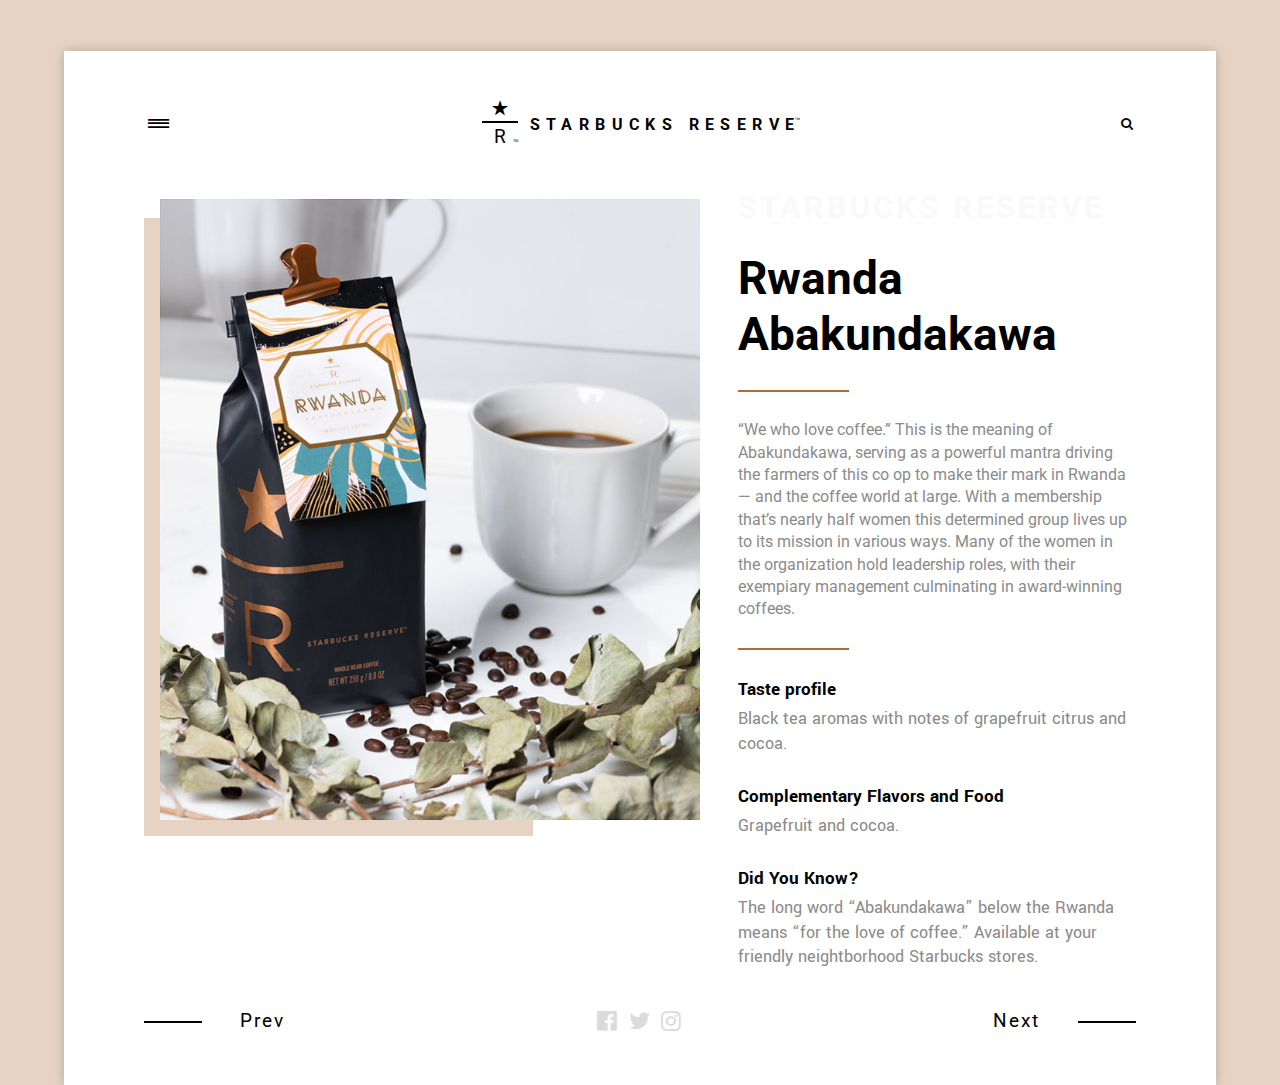
==== index.html @ d870cda3 "Add page footer and styles for it." ====
<!DOCTYPE html>
<html dir="ltr" lang="en">
<head>
  <meta charset="utf-8" />
  <meta name="viewport" content="width=device-width, initial-scale=1" />
  <title>Demo - Starbucks Reserve</title>

  <link href="https://fonts.googleapis.com/css?family=Roboto:400,700" rel="stylesheet">
  <link href="https://fonts.googleapis.com/css?family=Yantramanav" rel="stylesheet">
  <link rel="stylesheet" type="text/css" href="fonts/fontello/css/fontello.css" />

  <link rel="stylesheet" type="text/css" href="common.css" />
</head>

<body>
  <div class="sheet">
    <header class="mainHeader navbar3">
      <ul>
        <li>
          <button class="iconMenu"></button>
        </li>
        <li>
          <a href="index.html">
            <span class="logo">
              <div class="iconStar1"></div>
              <div>R<sub>TM</sub></div>
            </span>
            <span class="logoText">STARBUCKS RESERVE<sup>TM</sup></span>
          </a>
        </li>
        <li>
          <button class="iconSearch"></button>
        </li>
      </ul>
    </header>
    <div class="main">
      <figure>
        <img src="img/photo.png"
             alt="Cup of coffee, package and coffee beans" />
      </figure>
      <header>
        <div class="content-logoText">
          STARBUCKS RESERVE
        </div>
        <h1>Rwanda Abakundakawa</h1>
        <div class="textBorders"></div>
        <p><q>We who love coffee.</q> This is the meaning of Abakundakawa,
        serving as a powerful mantra driving the farmers of this co op to make
        their mark in Rwanda &mdash; and the coffee world at large. With a
        membership that&rsquo;s nearly half women this determined group lives up
        to its mission in various ways. Many of the women in the organization
        hold leadership roles, with their exempiary management culminating in
        award-winning coffees.
        </p>
      </header>
      <span class="content">
        <h2>Taste profile</h2>
        <p>Black tea aromas with notes of grapefruit citrus and cocoa.
        </p>
        <h2>Complementary Flavors and Food</h2>
        <p>Grapefruit and cocoa.
        </p>
        <h2>Did You Know?</h2>
        <p>The long word <q>Abakundakawa</q> below the Rwanda means
        <q>for the love of coffee.</q>
        Available at your friendly neightborhood Starbucks
        stores.
        </p>
      </span>
      
    </div>
    <footer class="mainFooter navbar3">
      <ul>
        <li>
          <a href="#" class="mainFooter-prevLink">Prev</a>
        </li>
        <li>
          <ul class="navbar3 social">
            <li>
              <button class="iconFacebookOfficial"></button>
            </li>
            <li>
              <button class="iconTwitter"></button>
            </li>
            <li>
              <button class="iconInstagram"></button>
            </li>
          </ul>
        </li>
        <li>
          <a href="#" class="mainFooter-nextLink">Next</a>
        </li>
      </ul>
    </footer>
  </div>
</body>
</html>
---- fonts/fontello/css/fontello.css ----
@font-face {
  font-family: 'fontello';
  src: url('../font/fontello.eot?78914064');
  src: url('../font/fontello.eot?78914064#iefix') format('embedded-opentype'),
       url('../font/fontello.woff2?78914064') format('woff2'),
       url('../font/fontello.woff?78914064') format('woff'),
       url('../font/fontello.ttf?78914064') format('truetype'),
       url('../font/fontello.svg?78914064#fontello') format('svg');
  font-weight: normal;
  font-style: normal;
}
/* Chrome hack: SVG is rendered more smooth in Windozze. 100% magic, uncomment if you need it. */
/* Note, that will break hinting! In other OS-es font will be not as sharp as it could be */
/*
@media screen and (-webkit-min-device-pixel-ratio:0) {
  @font-face {
    font-family: 'fontello';
    src: url('../font/fontello.svg?78914064#fontello') format('svg');
  }
}
*/
 
 [class^="icon"]:before,
 [class*=" icon"]:before,
 [class^="icon"]:after,
 [class*=" icon"]:after {
  font-family: "fontello";
  font-style: normal;
  font-weight: normal;
  speak: none;
 
  display: inline-block;
  text-decoration: inherit;
  width: 1em;
  margin-right: .2em;
  text-align: center;
  /* opacity: .8; */
 
  /* For safety - reset parent styles, that can break glyph codes*/
  font-variant: normal;
  text-transform: none;
 
  /* fix buttons height, for twitter bootstrap */
  line-height: 1em;
 
  /* Animation center compensation - margins should be symmetric */
  /* remove if not needed */
  margin-left: .2em;
 
  /* you can be more comfortable with increased icons size */
  /* font-size: 120%; */
 
  /* Font smoothing. That was taken from TWBS */
  -webkit-font-smoothing: antialiased;
  -moz-osx-font-smoothing: grayscale;
 
  /* Uncomment for 3D effect */
  /* text-shadow: 1px 1px 1px rgba(127, 127, 127, 0.3); */
}
 
.iconSearch:before { content: '\e800'; } /* '' */
.iconStar1:before { content: '\e801'; } /* '' */
.iconTwitter:before { content: '\f099'; } /* '' */
.iconMenu:before, .iconMenu:after { content: '\f0c9'; } /* '' */
.iconMenu:after { margin-left: -0.4em; } /* '' */
.iconInstagram:before { content: '\f16d'; } /* '' */
.iconFacebookOfficial:before { content: '\f230'; } /* '' */
---- common.css ----
/*
 * File: common.css
 *
 * Description:
 *  Main style sheet for Starbucks Reserve Concept Detail page
 *  (made as an excersise of web layout skills)
 *
 * Author:
 *  Aleksandr Solovyov - alexandersolovyov, 2018
 *
 * Contents:
 *  Reset
 *  Base
 *  Module
 *  Layout
 *  State
 *  Media
 */

/*--------------------------------------------------------------
 * Reset
 * http://meyerweb.com/eric/tools/css/reset/
 *    v2.0 | 20110126
 *    License: none (public domain)
 */
html, body, div, span, applet, object, iframe,
h1, h2, h3, h4, h5, h6, p, blockquote, pre,
a, abbr, acronym, address, big, cite, code,
del, dfn, em, img, ins, kbd, q, s, samp,
small, strike, strong, sub, sup, tt, var,
b, u, i, center,
dl, dt, dd, ol, ul, li,
fieldset, form, label, legend,
table, caption, tbody, tfoot, thead, tr, th, td,
article, aside, canvas, details, embed,
figure, figcaption, footer, header, hgroup,
menu, nav, output, ruby, section, summary,
time, mark, audio, video {
  margin: 0;
  padding: 0;
  border: 0;
  font-size: 100%;
  font: inherit;
  vertical-align: baseline;
  box-sizing: border-box;
}
/* HTML5 display-role reset for older browsers */
article, aside, details, figcaption, figure,
footer, header, hgroup, menu, nav, section {
  display: block;
  box-sizing: border-box;
}
body {
  line-height: 1;
}
ol, ul {
  list-style: none;
}
blockquote, q {
  quotes: none;
}
blockquote:before, blockquote:after,
q:before, q:after {
content: '';
  content: none;
}
table {
border-collapse: collapse;
  border-spacing: 0;
}

/*--------------------------------------------------------------
 * Base
 */
html,
body{
  width: 100%;
  height: 100%;
}

body {
  font-family: "Yantramanav";
  font-weight: normal;
  font-size: 1em;
  background-color: rgb(230,211,195);
}

q:before {
  content:"\201C";
}
q:after {
  content:"\201D";
}

sub,sup {
  font-size: 0.2em;
}

sup {
  vertical-align: top;
}

header,
footer{
  font-family: "Roboto";
  font-weight: normal;
}

h1,h2,h3 {
  font-weight: 700;
}

h1 {
  font-size: 2.9em;
  margin-top: 0.6em;
  margin-bottom: 0.6em;
  line-height: 1.2;
}

h2 {
  font-size: 1.2em;
  margin-top: 1.6em;
  margin-bottom: 0.4em;
}

p {
  color: rgb(139, 139, 139);
  line-height: 1.4;
  font-size: 1em;
}

/*--------------------------------------------------------------
 * Module
 * (reusable parts)
 */

.navbar3>ul {
  width: 100%;
  text-align: center;
}
.navbar3 li {
  display: inline-block;
}
.navbar3 li:first-child {
  float: left;
  text-align: left;
}
.navbar3 li:last-child {
  float: right;
  text-align: right;
}
.navbar3 a {
  display: block;
  text-decoration: none;
  color: black;
}
.navbar3 button {
  border: none;
  background: inherit;
  cursor: pointer;
  padding: 0;
}

.u-fixSizing,
.u-fixSizing:before,
.u-fixSizing:after {
  margin: 0;
  padding: 0;
  box-sizing: border-box;
}

/*--------------------------------------------------------------
 * Layout
 */

/* Basic layout
 */

.sheet {
  display: table;
  background-color: white;
  width: 90%;
  max-width: 1600px;
  min-width: 1000px;
  margin: 4% auto 4% auto;
  /*padding: 2em 3em 2em 3em;*/
  padding: 3em 5em 3em 5em;
  box-shadow: 0px 0px 10px 0px rgb(181, 170, 160);
}

.main,
.mainFooter {
  display: table-row;
}

.mainHeader,
.mainFooter {
  position: relative;
}

.main {
  line-height: 1;
}

/* Main Header
 */

.mainHeader {
  margin-bottom: 3em;
  font-size: 16px;
}

.mainHeader li:first-child,
.mainHeader li:last-child {
  padding-top: 1em;
}

.logo {
  vertical-align: middle;
  text-align: center;
  display: inline-block;
  margin-bottom: 0.3em;
}

.logo>div {
  position: relative;
  padding-top: 0.2em;
  font-size: 1.2em;
}

.logo>.iconStar1 {
  width: 2.2em;
  border-bottom: 2px solid;
  font-size: 1em;
  padding-bottom: 0.3em;
  padding-top: 0;
}

.logo>div>sub {
  position: absolute;
  bottom: 0.8em;
  right: 0;
}

.logoText {
  position: relative;
  vertical-align: middle;
  font-weight: 700;
  letter-spacing: 0.4em;
  margin: 0.5em;
}

.logoText>sup {
  position: absolute;
  font-weight: 400;
  letter-spacing: normal;
  top: 1em;
  right: 0;
}

/* Main content
 */

figure {
  position: relative;
  overflow: hidden;
  font-size: 0;
  float: left;
  width: 56%;
  /* max-width: 697px + 16px;
   */
  max-width: 713px;
}

img {
  position: relative;
  width: 100%;
  height: 100%;
  padding-left: 16px;
  padding-bottom: 16px;
}

figure:before {
  content: " ";
  position: absolute;
  bottom: 0;
  left: 0;
  background-color: rgb(230,211,195);
  width: 70%;
  height: 97%;
}

.content,
.main>header {
  padding-left: 2.4em;
  width: 44%;
  display: inline-block;
}

.content-logoText {
  text-align: justify;
  font-size: 2em;
  font-size: 2.4vw;
  font-weight: 700;
  color: rgb(249, 249, 249);
  letter-spacing: 0.1em;
  margin-top: -0.2em;
}

header>p {
  position: relative;
  box-sizing: border-box;
  padding-top: 1.8em;
  padding-bottom: 1.8em;
}

header>p:before {
  content: " ";
  position: absolute;
  display: block;
  box-sizing: border-box;
  height: 100%;
  width: 28%;
  top: 0;
  left: 0;
  border: 2px solid rgb(177, 108, 46);
  border-left: none;
  border-right: none;
}

.content>p {
  font-size: 1.1em;
}

/* Main Footer
 */

.mainFooter {
  font-size: 1.2em;
}

.mainFooter>ul {
  margin-top: 2em;
  line-height: 1.4;
  letter-spacing: 0.1em;
}

.mainFooter-prevLink:before,
.mainFooter-nextLink:after {
  content: " ";
  display: inline-block;
  vertical-align: middle;
  border-bottom: 2px solid;
  width: 3em;
}

.mainFooter-prevLink:before {
  margin-right: 2em;
}
.mainFooter-nextLink:after {
  margin-left: 2em;
}

.social>li>button {
  color: rgb(219, 219, 219);
  font-size: 1.2em;
}

/*--------------------------------------------------------------
 * State
 * (when states of elements changes)
 */

.mainFooter-prevLink:hover,
.mainFooter-nextLink:hover {
  color: rgb(189, 130, 78);
  font-weight: 700;
}

.social>li>button:hover {
  color: rgb(189, 130, 78);
}

/*--------------------------------------------------------------
 * Media
 */
@media screen and (max-width: 1000px) {
  .sheet {
    margin: 0;
  }
  .content-logoText {
    font-size: 1.6em;
  }
}
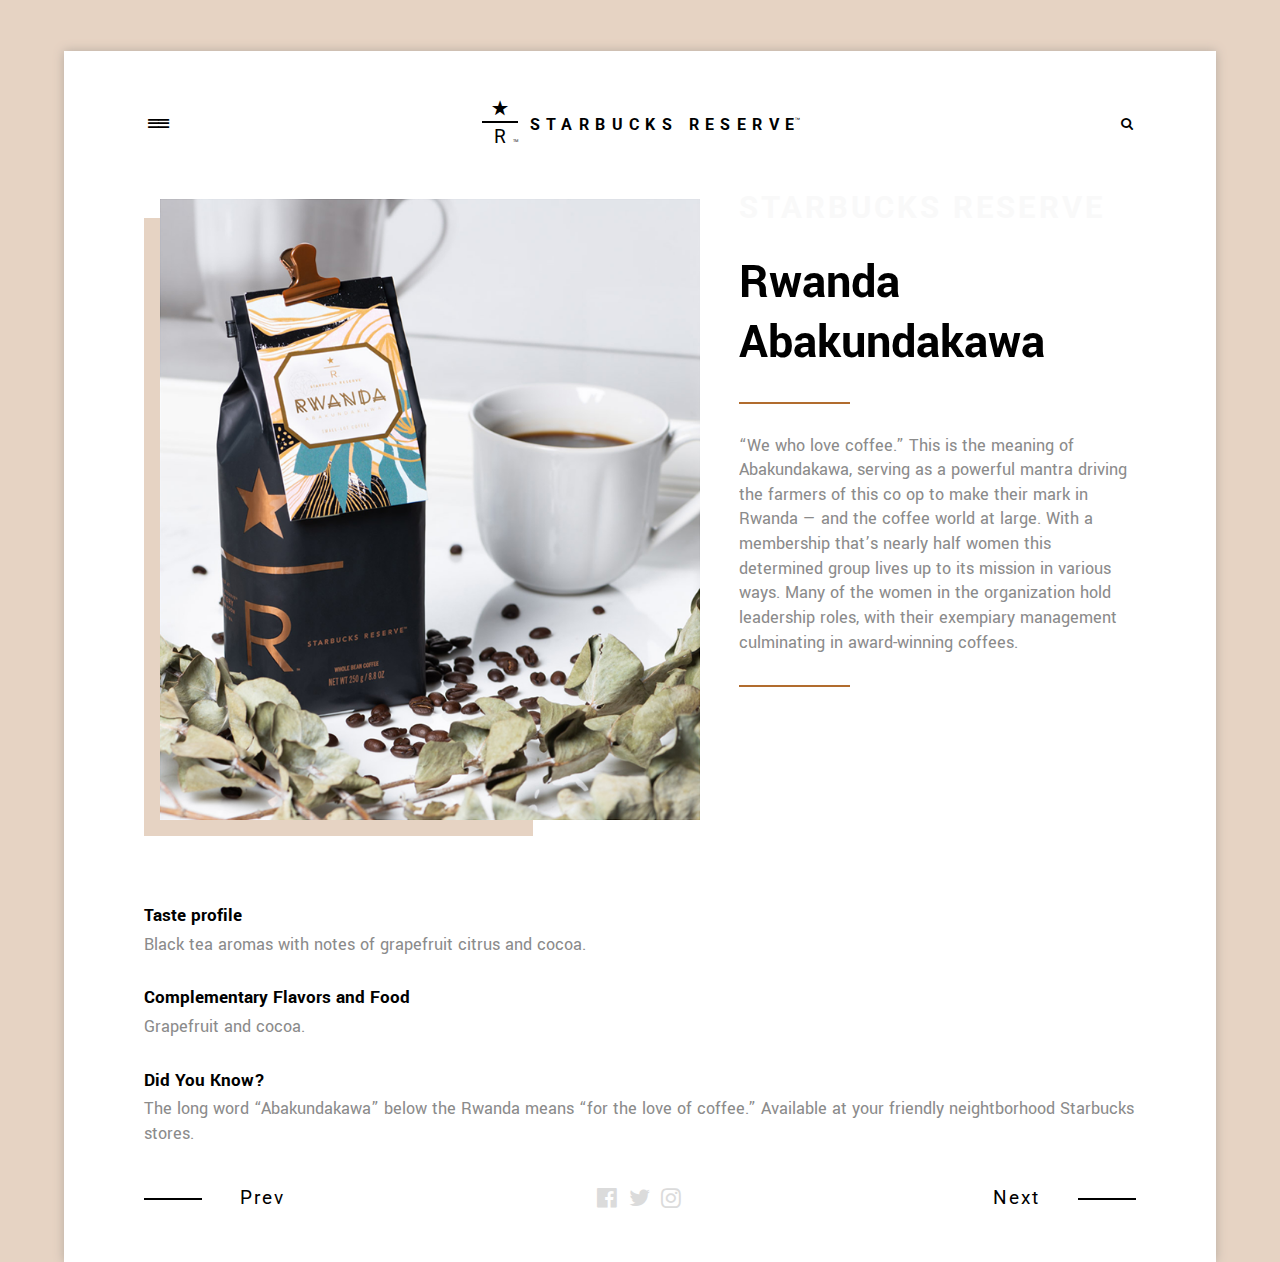
==== commit cea005ee: "Make main text properly wrap an image." ====
--- a/index.html
+++ b/index.html
@@ -6,7 +6,7 @@
   <title>Demo - Starbucks Reserve</title>
 
   <link href="https://fonts.googleapis.com/css?family=Roboto:400,700" rel="stylesheet">
-  <link href="https://fonts.googleapis.com/css?family=Yantramanav" rel="stylesheet">
+  <link href="https://fonts.googleapis.com/css?family=Yantramanav:400,700" rel="stylesheet">
   <link rel="stylesheet" type="text/css" href="fonts/fontello/css/fontello.css" />
 
   <link rel="stylesheet" type="text/css" href="common.css" />
@@ -43,7 +43,6 @@
           STARBUCKS RESERVE
         </div>
         <h1>Rwanda Abakundakawa</h1>
-        <div class="textBorders"></div>
         <p><q>We who love coffee.</q> This is the meaning of Abakundakawa,
         serving as a powerful mantra driving the farmers of this co op to make
         their mark in Rwanda &mdash; and the coffee world at large. With a
@@ -54,18 +53,26 @@
         </p>
       </header>
       <span class="content">
-        <h2>Taste profile</h2>
-        <p>Black tea aromas with notes of grapefruit citrus and cocoa.
-        </p>
-        <h2>Complementary Flavors and Food</h2>
-        <p>Grapefruit and cocoa.
-        </p>
-        <h2>Did You Know?</h2>
-        <p>The long word <q>Abakundakawa</q> below the Rwanda means
-        <q>for the love of coffee.</q>
-        Available at your friendly neightborhood Starbucks
-        stores.
-        </p>
+        <article>
+          <h2>Taste profile</h2>
+          <p>Black tea aromas with notes of grapefruit citrus and cocoa.
+          </p>
+        </article>
+        <br />
+        <article>
+          <h2>Complementary Flavors and Food</h2>
+          <p>Grapefruit and cocoa.
+          </p>
+        </article>
+        <br />
+        <article>
+          <h2>Did You Know?</h2>
+          <p>The long word <q>Abakundakawa</q> below the Rwanda means
+          <q>for the love of coffee.</q>
+          Available at your friendly neightborhood Starbucks
+          stores.
+          </p>
+        </article>
       </span>
       
     </div>
--- a/common.css
+++ b/common.css
@@ -80,7 +80,7 @@
 
 body {
   font-family: "Yantramanav";
-  font-weight: normal;
+  font-weight: 400;
   font-size: 1em;
   background-color: rgb(230,211,195);
 }
@@ -103,7 +103,7 @@
 header,
 footer{
   font-family: "Roboto";
-  font-weight: normal;
+  font-weight: 400;
 }
 
 h1,h2,h3 {
@@ -111,7 +111,7 @@
 }
 
 h1 {
-  font-size: 2.9em;
+  font-size: 3.1em;
   margin-top: 0.6em;
   margin-bottom: 0.6em;
   line-height: 1.2;
@@ -126,7 +126,11 @@
 p {
   color: rgb(139, 139, 139);
   line-height: 1.4;
-  font-size: 1em;
+  font-size: 1.1em;
+}
+
+article {
+  display: inline-block;
 }
 
 /*--------------------------------------------------------------
@@ -267,9 +271,11 @@
   font-size: 0;
   float: left;
   width: 56%;
-  /* max-width: 697px + 16px;
-   */
+/* max-width: 697px + 16px;
+ */
   max-width: 713px;
+  margin-right: 39px;
+  margin-bottom: 39px;
 }
 
 img {
@@ -292,13 +298,13 @@
 
 .content,
 .main>header {
-  padding-left: 2.4em;
-  width: 44%;
-  display: inline-block;
+  display: inline;
+  font-family: "Yantramanav";
 }
 
 .content-logoText {
   text-align: justify;
+  font-family: "Roboto";
   font-size: 2em;
   font-size: 2.4vw;
   font-weight: 700;
@@ -309,7 +315,7 @@
 
 header>p {
   position: relative;
-  box-sizing: border-box;
+  overflow: hidden;
   padding-top: 1.8em;
   padding-bottom: 1.8em;
 }
@@ -321,15 +327,12 @@
   box-sizing: border-box;
   height: 100%;
   width: 28%;
+  margin-right: 72%;
   top: 0;
-  left: 0;
+  right: 0;
   border: 2px solid rgb(177, 108, 46);
   border-left: none;
   border-right: none;
-}
-
-.content>p {
-  font-size: 1.1em;
 }
 
 /* Main Footer
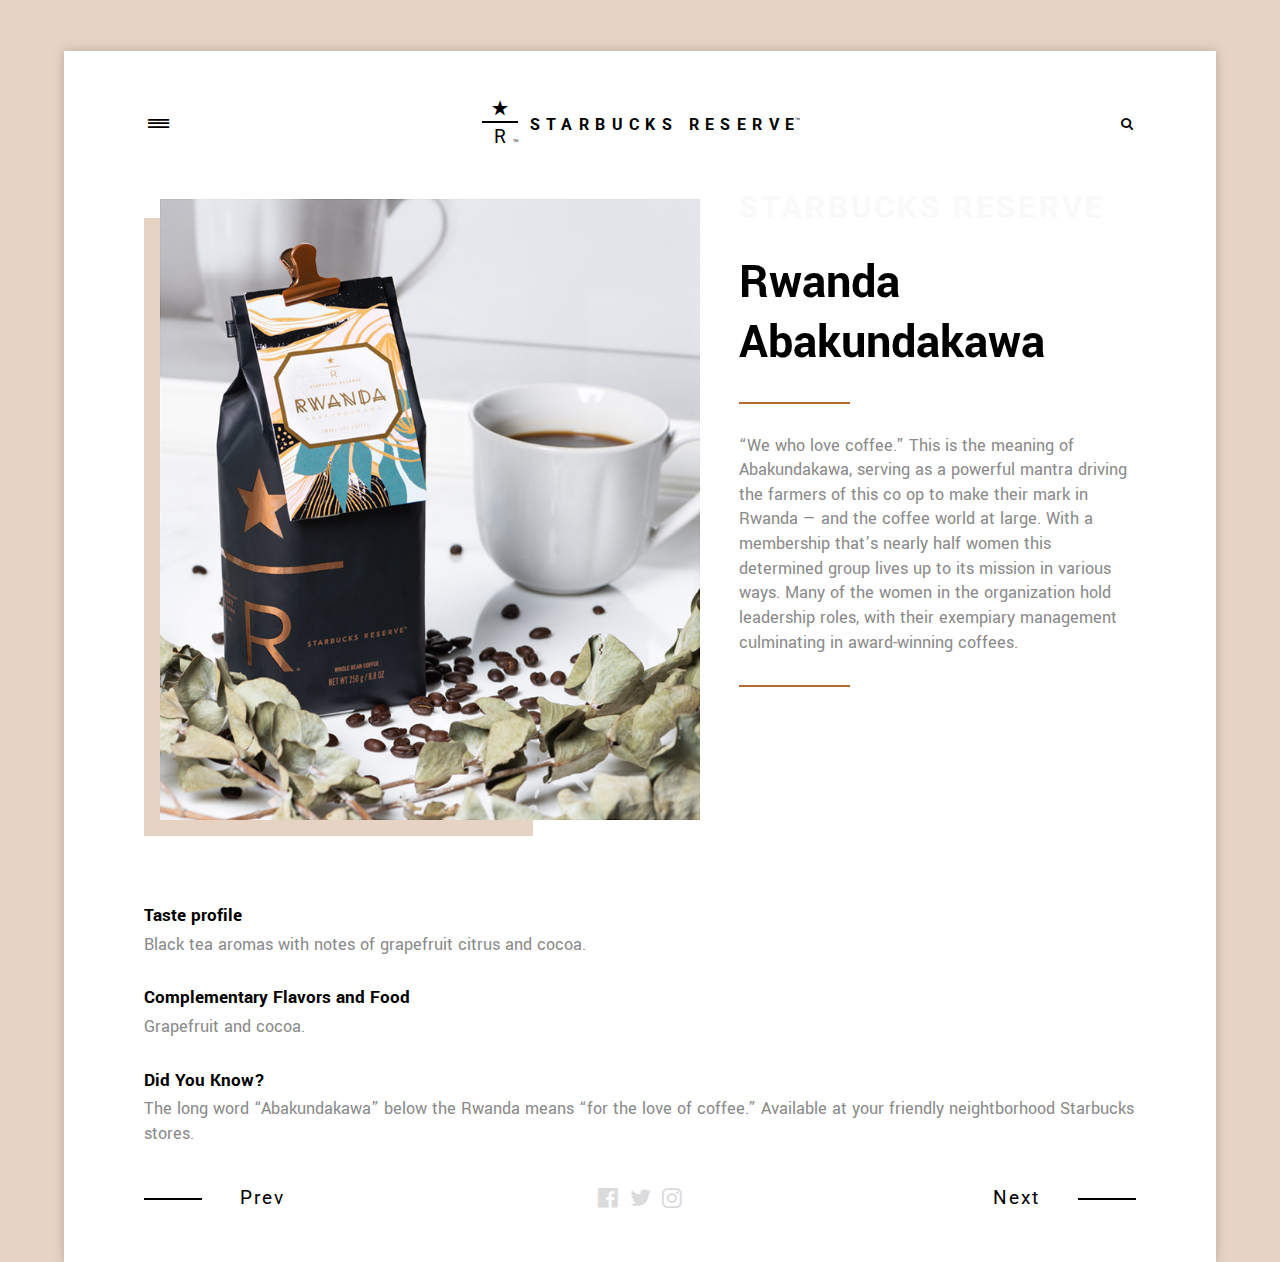
==== commit e4288fe0: "Add tooltip text." ====
--- a/index.html
+++ b/index.html
@@ -17,7 +17,7 @@
     <header class="mainHeader navbar3">
       <ul>
         <li>
-          <button class="iconMenu"></button>
+          <button class="iconMenu" title="Menu"></button>
         </li>
         <li>
           <a href="index.html">
@@ -29,7 +29,7 @@
           </a>
         </li>
         <li>
-          <button class="iconSearch"></button>
+          <button class="iconSearch" title="Find a location"></button>
         </li>
       </ul>
     </header>
@@ -74,7 +74,6 @@
           </p>
         </article>
       </span>
-      
     </div>
     <footer class="mainFooter navbar3">
       <ul>
--- a/common.css
+++ b/common.css
@@ -348,6 +348,11 @@
   letter-spacing: 0.1em;
 }
 
+.mainFooter-prevLink,
+.mainFooter-nextLink {
+  width: 9em;
+}
+
 .mainFooter-prevLink:before,
 .mainFooter-nextLink:after {
   content: " ";
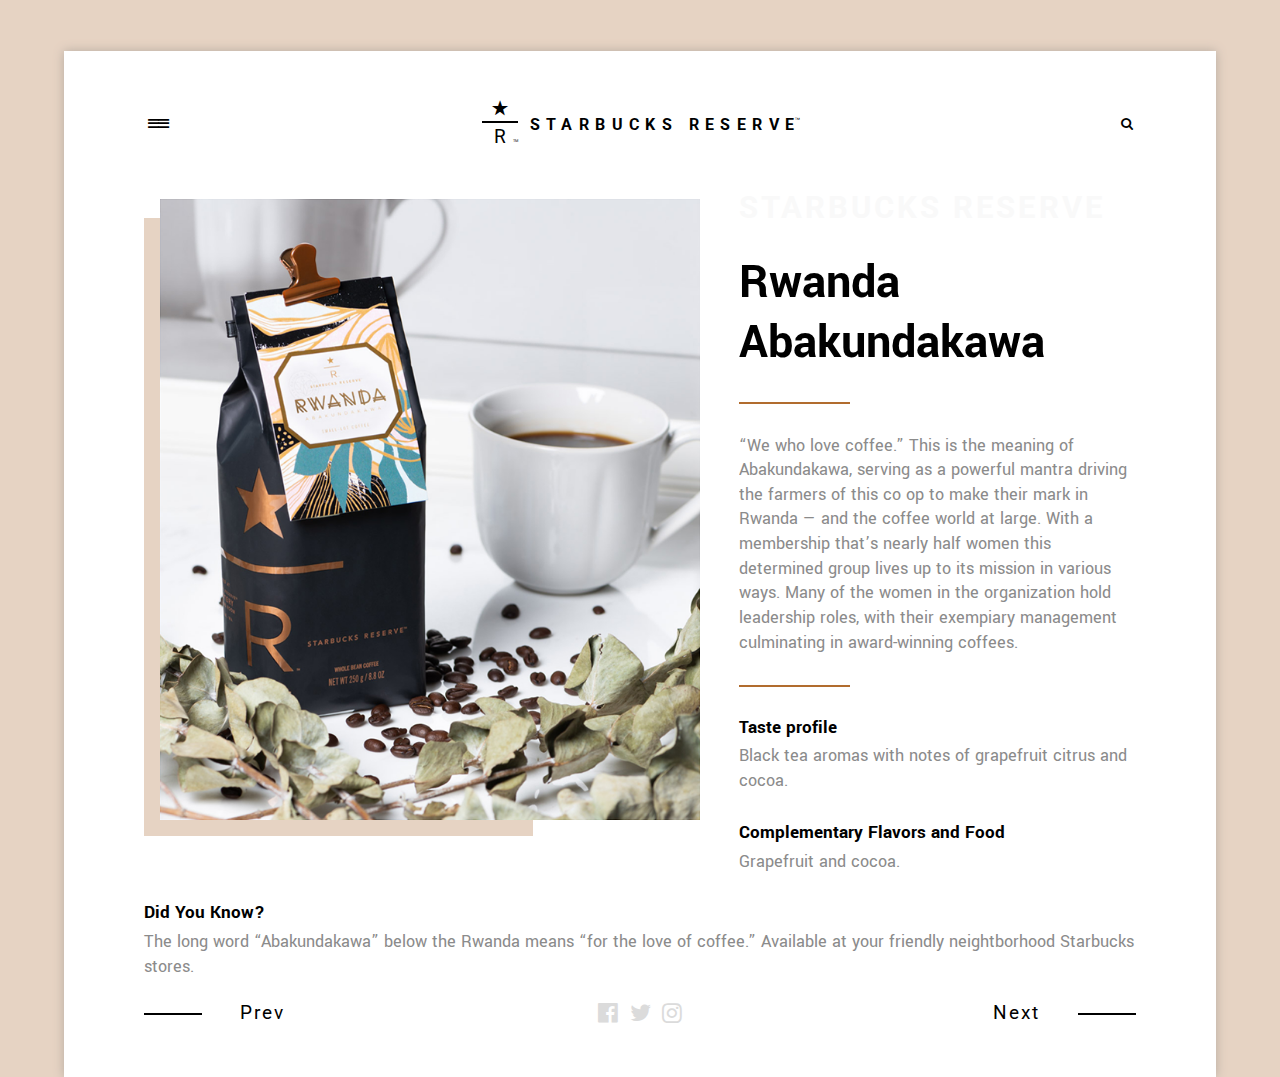
==== commit 43f7697f: "Change text articles to sections, fix spacing between them." ====
--- a/index.html
+++ b/index.html
@@ -10,14 +10,27 @@
   <link rel="stylesheet" type="text/css" href="fonts/fontello/css/fontello.css" />
 
   <link rel="stylesheet" type="text/css" href="common.css" />
+  <script src="js/main.js"></script>
 </head>
 
-<body>
+<body onload="MAIN.init()">
   <div class="sheet">
     <header class="mainHeader navbar3">
       <ul>
         <li>
           <button class="iconMenu" title="Menu"></button>
+          <nav id="menu" class="dropDown">
+            <ul>
+              <li>
+                <a href="https://github.com/alexandersolovyov/WebLayoutDemo--starbucks_reserve_concept_detail">
+                  This page on GitHub
+                </a>
+                <a href="https://dribbble.com/shots/5396495-Starbucks-Reserve-Concept-Detail-Page?utm_source=Clipboard_Shot&utm_campaign=mertyagci&utm_content=Starbucks%20Reserve%20Concept%20Detail%20Page&utm_medium=Social_Share">
+                  Original design
+                </a>
+              </li>
+            </ul>
+          </nav>
         </li>
         <li>
           <a href="index.html">
@@ -53,26 +66,26 @@
         </p>
       </header>
       <span class="content">
-        <article>
+        <section>
           <h2>Taste profile</h2>
           <p>Black tea aromas with notes of grapefruit citrus and cocoa.
           </p>
-        </article>
+        </section>
         <br />
-        <article>
+        <section>
           <h2>Complementary Flavors and Food</h2>
           <p>Grapefruit and cocoa.
           </p>
-        </article>
+        </section>
         <br />
-        <article>
+        <section>
           <h2>Did You Know?</h2>
           <p>The long word <q>Abakundakawa</q> below the Rwanda means
           <q>for the love of coffee.</q>
           Available at your friendly neightborhood Starbucks
           stores.
           </p>
-        </article>
+        </section>
       </span>
     </div>
     <footer class="mainFooter navbar3">
@@ -80,8 +93,8 @@
         <li>
           <a href="#" class="mainFooter-prevLink">Prev</a>
         </li>
-        <li>
-          <ul class="navbar3 social">
+        <li class="navbar3">
+          <ul class="social">
             <li>
               <button class="iconFacebookOfficial"></button>
             </li>
--- a/common.css
+++ b/common.css
@@ -129,8 +129,8 @@
   font-size: 1.1em;
 }
 
-article {
-  display: inline-block;
+section {
+  display: inline;
 }
 
 /*--------------------------------------------------------------
@@ -142,27 +142,50 @@
   width: 100%;
   text-align: center;
 }
-.navbar3 li {
+.navbar3>ul>li {
   display: inline-block;
 }
-.navbar3 li:first-child {
+.navbar3>ul>li:first-child {
   float: left;
   text-align: left;
 }
-.navbar3 li:last-child {
+.navbar3>ul>li:last-child {
   float: right;
   text-align: right;
 }
-.navbar3 a {
+.navbar3>ul>li>a {
   display: block;
   text-decoration: none;
   color: black;
 }
-.navbar3 button {
+.navbar3>ul>li>button {
   border: none;
   background: inherit;
   cursor: pointer;
   padding: 0;
+}
+
+.dropDown {
+  position: absolute;
+  display: none;
+  z-index: 20;
+}
+.dropDown>ul {
+  box-shadow: 1px 1px 3px 1px rgb(68, 68, 68);
+}
+.dropDown>ul>li {
+  display: block;
+  text-align: left;
+}
+.dropDown>ul>li>a {
+  display: block;
+  color: black;
+  font-size: 1.2em;
+  padding: 0.6em;
+  background-color: rgb(206, 200, 200);
+}
+.dropDown>ul>li>a:hover {
+  color: rgb(55, 60, 119);
 }
 
 .u-fixSizing,
@@ -214,8 +237,8 @@
   font-size: 16px;
 }
 
-.mainHeader li:first-child,
-.mainHeader li:last-child {
+.mainHeader>ul>li:first-child,
+.mainHeader>ul>li:last-child {
   padding-top: 1em;
 }
 
@@ -335,6 +358,10 @@
   border-right: none;
 }
 
+.content>section>p {
+  margin-bottom: -1em;
+}
+
 /* Main Footer
  */
 
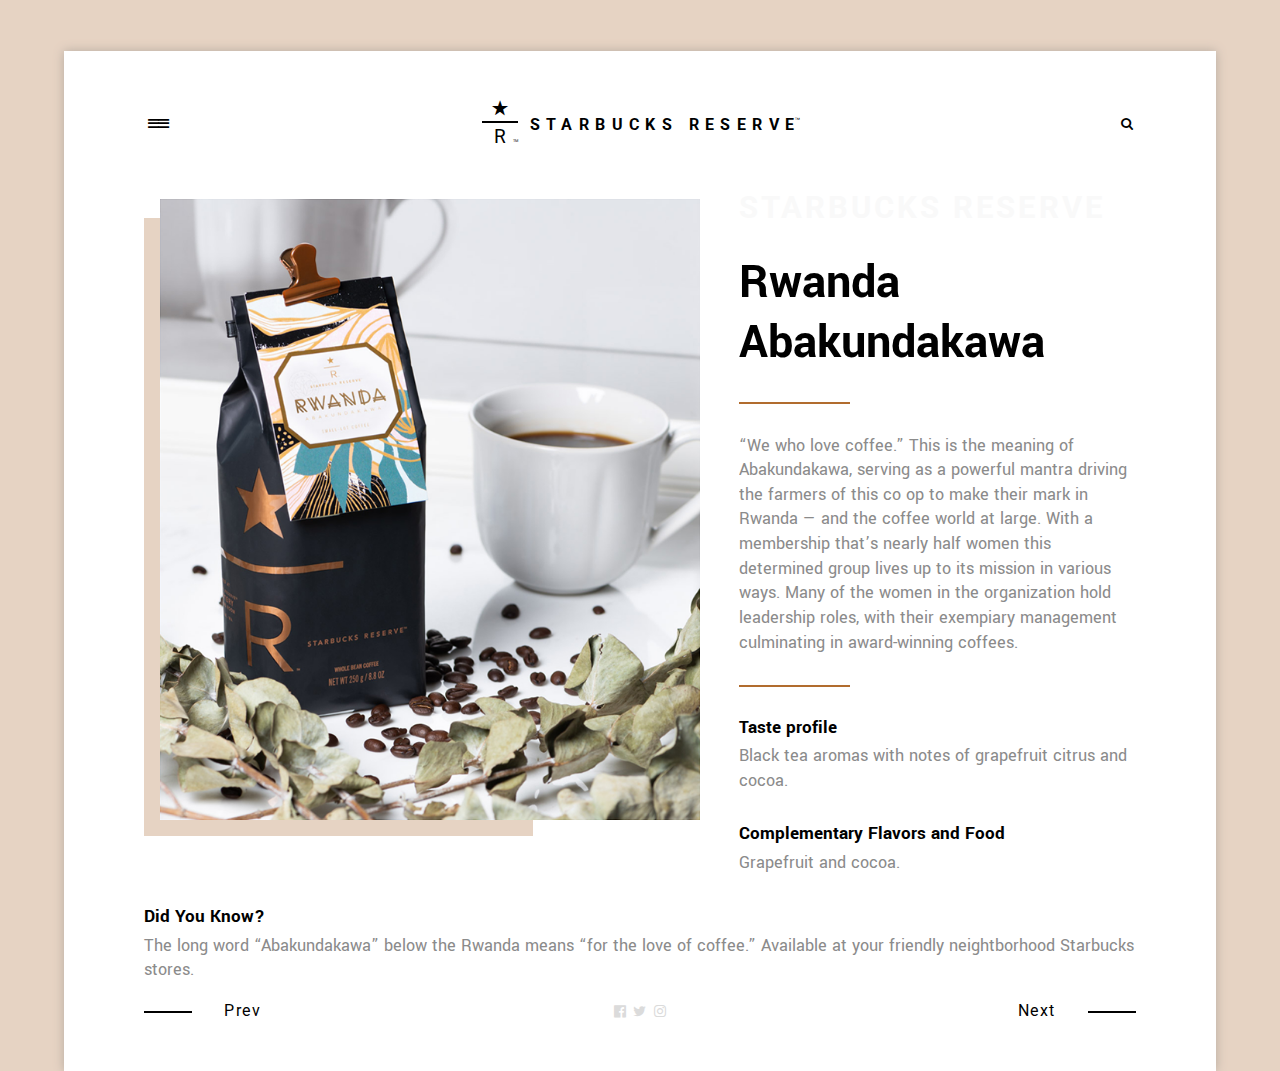
==== commit a661d081: "Remove sections: they don't help to float by blocks. Fix page footer sizes." ====
--- a/index.html
+++ b/index.html
@@ -66,26 +66,18 @@
         </p>
       </header>
       <span class="content">
-        <section>
-          <h2>Taste profile</h2>
-          <p>Black tea aromas with notes of grapefruit citrus and cocoa.
-          </p>
-        </section>
-        <br />
-        <section>
-          <h2>Complementary Flavors and Food</h2>
-          <p>Grapefruit and cocoa.
-          </p>
-        </section>
-        <br />
-        <section>
-          <h2>Did You Know?</h2>
-          <p>The long word <q>Abakundakawa</q> below the Rwanda means
-          <q>for the love of coffee.</q>
-          Available at your friendly neightborhood Starbucks
-          stores.
-          </p>
-        </section>
+        <h2>Taste profile</h2>
+        <p>Black tea aromas with notes of grapefruit citrus and cocoa.
+        </p>
+        <h2>Complementary Flavors and Food</h2>
+        <p>Grapefruit and cocoa.
+        </p>
+        <h2>Did You Know?</h2>
+        <p>The long word <q>Abakundakawa</q> below the Rwanda means
+        <q>for the love of coffee.</q>
+        Available at your friendly neightborhood Starbucks
+        stores.
+        </p>
       </span>
     </div>
     <footer class="mainFooter navbar3">
--- a/common.css
+++ b/common.css
@@ -129,10 +129,6 @@
   font-size: 1.1em;
 }
 
-section {
-  display: inline;
-}
-
 /*--------------------------------------------------------------
  * Module
  * (reusable parts)
@@ -298,7 +294,7 @@
  */
   max-width: 713px;
   margin-right: 39px;
-  margin-bottom: 39px;
+  margin-bottom: 33px;
 }
 
 img {
@@ -358,19 +354,18 @@
   border-right: none;
 }
 
-.content>section>p {
-  margin-bottom: -1em;
+.content>p {
+  margin-bottom: 1em;
 }
 
 /* Main Footer
  */
 
 .mainFooter {
-  font-size: 1.2em;
+  font-size: 1em;
 }
 
 .mainFooter>ul {
-  margin-top: 2em;
   line-height: 1.4;
   letter-spacing: 0.1em;
 }
@@ -398,7 +393,7 @@
 
 .social>li>button {
   color: rgb(219, 219, 219);
-  font-size: 1.2em;
+  font-size: 0.9em;
 }
 
 /*--------------------------------------------------------------
